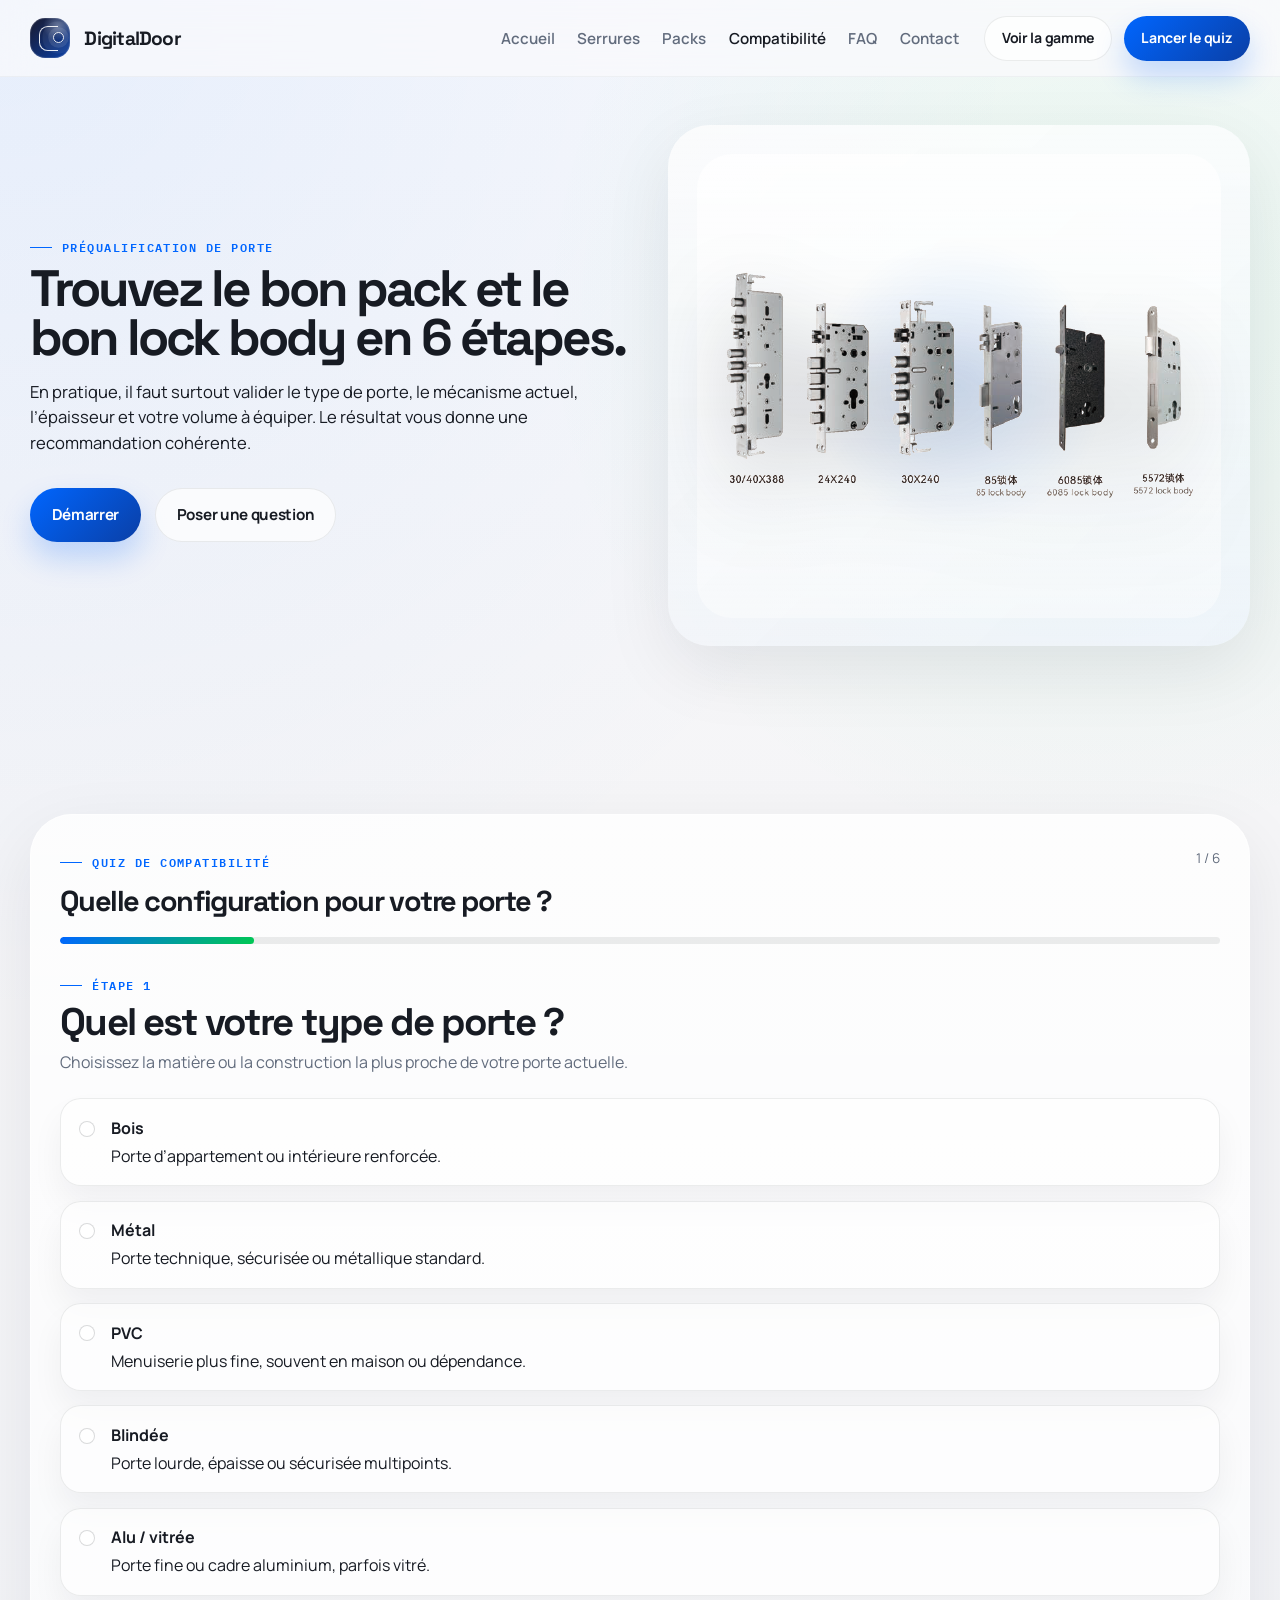
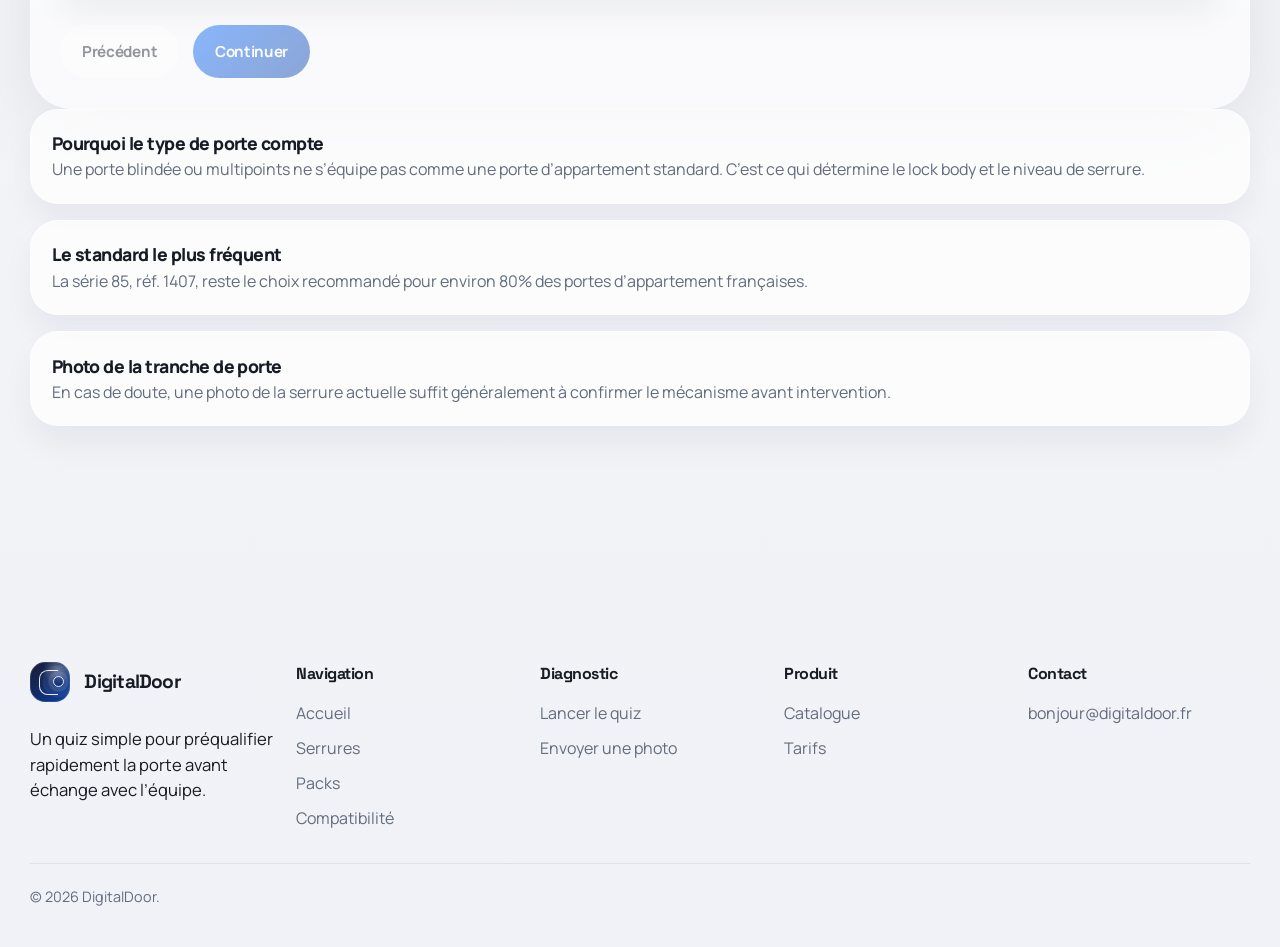
==== compatibilite.html @ a61199c5 "Initial DigitalDoor site" ====
<!DOCTYPE html>
<html lang="fr">
  <head>
    <meta charset="UTF-8" />
    <meta name="viewport" content="width=device-width, initial-scale=1.0" />
    <title>DigitalDoor | Quiz de compatibilité</title>
    <meta
      name="description"
      content="Vérifiez la compatibilité de votre porte et obtenez une recommandation DigitalDoor avec pack et lock body adaptés."
    />
    <link rel="preconnect" href="https://fonts.googleapis.com" />
    <link rel="preconnect" href="https://fonts.gstatic.com" crossorigin />
    <link
      href="https://fonts.googleapis.com/css2?family=IBM+Plex+Mono:wght@400;500;600&family=Manrope:wght@400;500;600;700;800&family=Space+Grotesk:wght@500;700&display=swap"
      rel="stylesheet"
    />
    <link rel="stylesheet" href="assets/styles/styles.css" />
    <script src="assets/scripts/app.js" defer></script>
  </head>
  <body>
    <div class="page-shell">
      <header class="site-header">
        <div class="container site-header__inner">
          <a class="logo" href="index.html" aria-label="DigitalDoor">
            <span class="logo__mark" aria-hidden="true"></span>
            <span>DigitalDoor</span>
          </a>
          <button class="nav-toggle" type="button" aria-expanded="false" aria-label="Ouvrir le menu" data-nav-toggle>
            <span class="nav-toggle__line"></span>
          </button>
          <nav class="site-nav" aria-label="Navigation principale" data-nav>
            <div class="site-nav__links">
              <a href="index.html">Accueil</a>
              <a href="serrures.html">Serrures</a>
              <a href="packs.html">Packs</a>
              <a href="compatibilite.html" aria-current="page">Compatibilité</a>
              <a href="index.html#faq">FAQ</a>
              <a href="index.html#contact">Contact</a>
            </div>
            <div class="site-nav__actions">
              <a class="button button--ghost button--small" href="serrures.html">Voir la gamme</a>
              <a class="button button--primary button--small" href="#quiz">Lancer le quiz</a>
            </div>
          </nav>
        </div>
      </header>

      <main>
        <section class="page-hero">
          <div class="container page-hero__grid">
            <div data-reveal>
              <span class="eyebrow">Préqualification de porte</span>
              <h1>Trouvez le bon pack et le bon lock body en 6 étapes.</h1>
              <p class="lede">
                En pratique, il faut surtout valider le type de porte, le mécanisme actuel,
                l’épaisseur et votre volume à équiper. Le résultat vous donne une recommandation cohérente.
              </p>
              <div class="cluster">
                <a class="button button--primary" href="#quiz">Démarrer</a>
                <a class="button button--ghost" href="mailto:bonjour@digitaldoor.fr">Poser une question</a>
              </div>
            </div>

            <div class="panel-stage" data-reveal>
              <div class="panel-stage__visual">
                <img src="assets/images/Optional lock body.png" alt="Lock bodies DigitalDoor" />
              </div>
            </div>
          </div>
        </section>

        <section class="section" id="quiz">
          <div class="container" data-compatibility-quiz>
            <div class="quiz-layout">
              <div class="quiz-shell" data-reveal>
                <div class="quiz-progress">
                  <div class="quiz-progress__row">
                    <div>
                      <span class="eyebrow">Quiz de compatibilité</span>
                      <h2 style="margin: 0.45rem 0 0; font-family: 'Space Grotesk', sans-serif; font-size: 1.8rem; letter-spacing: -0.05em;">
                        Quelle configuration pour votre porte ?
                      </h2>
                    </div>
                    <div class="meta-text"><span data-quiz-current>1</span> / <span data-quiz-total>6</span></div>
                  </div>
                  <div class="quiz-progress__bar">
                    <div class="quiz-progress__fill" data-quiz-fill style="width: 16.666%;"></div>
                  </div>
                </div>

                <div data-step data-field="doorType">
                  <div class="quiz-step is-active">
                    <span class="eyebrow">Étape 1</span>
                    <h2>Quel est votre type de porte ?</h2>
                    <p>Choisissez la matière ou la construction la plus proche de votre porte actuelle.</p>
                    <div class="quiz-options">
                      <label class="quiz-option">
                        <input type="radio" name="doorType" value="bois" />
                        <span class="quiz-option__body">
                          <span class="quiz-option__dot"></span>
                          <span><strong>Bois</strong><span>Porte d’appartement ou intérieure renforcée.</span></span>
                        </span>
                      </label>
                      <label class="quiz-option">
                        <input type="radio" name="doorType" value="metal" />
                        <span class="quiz-option__body">
                          <span class="quiz-option__dot"></span>
                          <span><strong>Métal</strong><span>Porte technique, sécurisée ou métallique standard.</span></span>
                        </span>
                      </label>
                      <label class="quiz-option">
                        <input type="radio" name="doorType" value="pvc" />
                        <span class="quiz-option__body">
                          <span class="quiz-option__dot"></span>
                          <span><strong>PVC</strong><span>Menuiserie plus fine, souvent en maison ou dépendance.</span></span>
                        </span>
                      </label>
                      <label class="quiz-option">
                        <input type="radio" name="doorType" value="blindee" />
                        <span class="quiz-option__body">
                          <span class="quiz-option__dot"></span>
                          <span><strong>Blindée</strong><span>Porte lourde, épaisse ou sécurisée multipoints.</span></span>
                        </span>
                      </label>
                      <label class="quiz-option">
                        <input type="radio" name="doorType" value="alu-vitree" />
                        <span class="quiz-option__body">
                          <span class="quiz-option__dot"></span>
                          <span><strong>Alu / vitrée</strong><span>Porte fine ou cadre aluminium, parfois vitré.</span></span>
                        </span>
                      </label>
                    </div>
                  </div>
                </div>

                <div data-step data-field="lockType">
                  <div class="quiz-step">
                    <span class="eyebrow">Étape 2</span>
                    <h2>Quel type de serrure avez-vous aujourd’hui ?</h2>
                    <p>C’est ce qui permet d’orienter le mécanisme interne sans partir à l’aveugle.</p>
                    <div class="quiz-options">
                      <label class="quiz-option">
                        <input type="radio" name="lockType" value="europeen" />
                        <span class="quiz-option__body">
                          <span class="quiz-option__dot"></span>
                          <span><strong>Cylindre européen</strong><span>Le cas le plus fréquent sur appartement standard.</span></span>
                        </span>
                      </label>
                      <label class="quiz-option">
                        <input type="radio" name="lockType" value="verrou" />
                        <span class="quiz-option__body">
                          <span class="quiz-option__dot"></span>
                          <span><strong>Verrou simple</strong><span>Configuration ancienne ou plus légère.</span></span>
                        </span>
                      </label>
                      <label class="quiz-option">
                        <input type="radio" name="lockType" value="multipoints" />
                        <span class="quiz-option__body">
                          <span class="quiz-option__dot"></span>
                          <span><strong>Multipoints 3 ou 5 points</strong><span>Cas fréquent sur porte blindée ou renforcée.</span></span>
                        </span>
                      </label>
                      <label class="quiz-option">
                        <input type="radio" name="lockType" value="unknown" />
                        <span class="quiz-option__body">
                          <span class="quiz-option__dot"></span>
                          <span><strong>Je ne sais pas</strong><span>Le technicien confirmera au diagnostic.</span></span>
                        </span>
                      </label>
                    </div>
                  </div>
                </div>

                <div data-step data-field="thickness">
                  <div class="quiz-step">
                    <span class="eyebrow">Étape 3</span>
                    <h2>Quelle est l’épaisseur de la porte ?</h2>
                    <p>Indiquez une mesure approximative. Elle sert à évaluer le kit et le lock body adaptés.</p>
                    <div class="range-block">
                      <input data-range-input type="range" min="35" max="120" step="1" value="45" />
                      <div class="range-display"><span data-range-value>45</span><span style="font-size: 1.2rem;">mm</span></div>
                    </div>
                  </div>
                </div>

                <div data-step data-field="wifi">
                  <div class="quiz-step">
                    <span class="eyebrow">Étape 4</span>
                    <h2>Y a-t-il du Wi-Fi à proximité ?</h2>
                    <p>Le Wi-Fi n’est pas toujours obligatoire, mais il change la qualité du pilotage à distance.</p>
                    <div class="quiz-options">
                      <label class="quiz-option">
                        <input type="radio" name="wifi" value="yes" />
                        <span class="quiz-option__body">
                          <span class="quiz-option__dot"></span>
                          <span><strong>Oui</strong><span>Réseau disponible à portée de la porte.</span></span>
                        </span>
                      </label>
                      <label class="quiz-option">
                        <input type="radio" name="wifi" value="no" />
                        <span class="quiz-option__body">
                          <span class="quiz-option__dot"></span>
                          <span><strong>Non</strong><span>Pas de Wi-Fi stable à proximité immédiate.</span></span>
                        </span>
                      </label>
                      <label class="quiz-option">
                        <input type="radio" name="wifi" value="unknown" />
                        <span class="quiz-option__body">
                          <span class="quiz-option__dot"></span>
                          <span><strong>Je ne sais pas</strong><span>À vérifier pendant le diagnostic ou sur site.</span></span>
                        </span>
                      </label>
                    </div>
                  </div>
                </div>

                <div data-step data-field="doors">
                  <div class="quiz-step">
                    <span class="eyebrow">Étape 5</span>
                    <h2>Combien de portes voulez-vous équiper ?</h2>
                    <p>Le volume change la logique de pack, de support et de déploiement.</p>
                    <div class="quiz-options">
                      <label class="quiz-option">
                        <input type="radio" name="doors" value="1" />
                        <span class="quiz-option__body">
                          <span class="quiz-option__dot"></span>
                          <span><strong>1 porte</strong><span>Un bien unique ou un premier test.</span></span>
                        </span>
                      </label>
                      <label class="quiz-option">
                        <input type="radio" name="doors" value="2-5" />
                        <span class="quiz-option__body">
                          <span class="quiz-option__dot"></span>
                          <span><strong>2 à 5 portes</strong><span>Petit parc ou premiers investissements.</span></span>
                        </span>
                      </label>
                      <label class="quiz-option">
                        <input type="radio" name="doors" value="6-10" />
                        <span class="quiz-option__body">
                          <span class="quiz-option__dot"></span>
                          <span><strong>6 à 10 portes</strong><span>Besoin plus structuré, logique investisseur.</span></span>
                        </span>
                      </label>
                      <label class="quiz-option">
                        <input type="radio" name="doors" value="11+" />
                        <span class="quiz-option__body">
                          <span class="quiz-option__dot"></span>
                          <span><strong>11+ portes</strong><span>Déploiement dédié, devis et planning spécifiques.</span></span>
                        </span>
                      </label>
                    </div>
                  </div>
                </div>

                <div data-step data-field="platforms">
                  <div class="quiz-step">
                    <span class="eyebrow">Étape 6</span>
                    <h2>Quelle plateforme utilisez-vous ?</h2>
                    <p>Plus l’exploitation est multicanale, plus il faut cadrer l’automatisation en amont.</p>
                    <div class="quiz-options">
                      <label class="quiz-option">
                        <input type="radio" name="platforms" value="airbnb" />
                        <span class="quiz-option__body">
                          <span class="quiz-option__dot"></span>
                          <span><strong>Airbnb</strong><span>Le cas le plus simple pour démarrer.</span></span>
                        </span>
                      </label>
                      <label class="quiz-option">
                        <input type="radio" name="platforms" value="booking" />
                        <span class="quiz-option__body">
                          <span class="quiz-option__dot"></span>
                          <span><strong>Booking</strong><span>Exploitation mono-canal hors Airbnb.</span></span>
                        </span>
                      </label>
                      <label class="quiz-option">
                        <input type="radio" name="platforms" value="abritel" />
                        <span class="quiz-option__body">
                          <span class="quiz-option__dot"></span>
                          <span><strong>Abritel / VRBO</strong><span>Location saisonnière avec flux distinct.</span></span>
                        </span>
                      </label>
                      <label class="quiz-option">
                        <input type="radio" name="platforms" value="plusieurs" />
                        <span class="quiz-option__body">
                          <span class="quiz-option__dot"></span>
                          <span><strong>Plusieurs plateformes</strong><span>Airbnb + Booking + PMS ou équivalent.</span></span>
                        </span>
                      </label>
                      <label class="quiz-option">
                        <input type="radio" name="platforms" value="autre" />
                        <span class="quiz-option__body">
                          <span class="quiz-option__dot"></span>
                          <span><strong>Autre</strong><span>Besoin à préciser avec l’équipe DigitalDoor.</span></span>
                        </span>
                      </label>
                    </div>
                  </div>
                </div>

                <div class="quiz-actions">
                  <button class="button button--ghost" type="button" data-quiz-prev>Précédent</button>
                  <button class="button button--primary" type="button" data-quiz-next>Continuer</button>
                </div>
              </div>

              <aside class="quiz-aside">
                <div class="product-panel" data-reveal>
                  <strong data-quiz-hint-title>Pourquoi le type de porte compte</strong>
                  <span data-quiz-hint-text>
                    Une porte blindée ou multipoints ne s’équipe pas comme une porte d’appartement standard.
                  </span>
                </div>
                <div class="product-panel" data-reveal>
                  <strong>Le standard le plus fréquent</strong>
                  <span>La série 85, réf. 1407, reste le choix recommandé pour environ 80% des portes d’appartement françaises.</span>
                </div>
                <div class="product-panel" data-reveal>
                  <strong>Photo de la tranche de porte</strong>
                  <span>En cas de doute, une photo de la serrure actuelle suffit généralement à confirmer le mécanisme avant intervention.</span>
                </div>
              </aside>
            </div>

            <div class="section section--tight" style="padding-bottom: 0;">
              <div class="result-card" hidden data-quiz-result>
                <div class="result-card__header">
                  <div>
                    <span class="eyebrow">Recommandation DigitalDoor</span>
                    <h2 style="margin: 0.5rem 0 0; font-family: 'Space Grotesk', sans-serif; font-size: 2.5rem; letter-spacing: -0.06em;">
                      <span data-result-pack>Pack Business</span>
                    </h2>
                    <p class="lede" data-result-summary style="margin-top: 1rem;"></p>
                  </div>
                  <div class="result-card__price" data-result-price>449 €</div>
                </div>

                <div class="result-card__visual">
                  <img src="assets/images/104-camera.png" alt="" data-result-image />
                </div>

                <div class="pricing-note">
                  <div class="mini-panel">
                    <strong>Produit recommandé</strong>
                    <span data-result-product>DigitalDoor PRO Camera</span>
                  </div>
                  <div class="mini-panel">
                    <strong>Lock body conseillé</strong>
                    <span data-result-lock-body>Série 85 · réf. 1407</span>
                  </div>
                  <div class="mini-panel">
                    <strong>Ce qui est inclus</strong>
                    <span data-result-tech>Installation technicien + automatisation.</span>
                  </div>
                </div>

                <ul class="feature-list" data-result-reasons style="margin-top: 1.5rem;"></ul>

                <div class="cluster">
                  <a class="button button--primary" href="mailto:bonjour@digitaldoor.fr?subject=Diagnostic%20DigitalDoor">Réserver mon diagnostic</a>
                  <a class="button button--dark-ghost" href="packs.html">Voir le détail des packs</a>
                </div>
              </div>
            </div>
          </div>
        </section>
      </main>

      <footer class="footer">
        <div class="container">
          <div class="footer-grid">
            <div>
              <a class="logo" href="index.html">
                <span class="logo__mark" aria-hidden="true"></span>
                <span>DigitalDoor</span>
              </a>
              <p class="lede">
                Un quiz simple pour préqualifier rapidement la porte avant échange avec l’équipe.
              </p>
            </div>
            <div>
              <h4>Navigation</h4>
              <ul>
                <li><a href="index.html">Accueil</a></li>
                <li><a href="serrures.html">Serrures</a></li>
                <li><a href="packs.html">Packs</a></li>
                <li><a href="compatibilite.html">Compatibilité</a></li>
              </ul>
            </div>
            <div>
              <h4>Diagnostic</h4>
              <ul>
                <li><a href="#quiz">Lancer le quiz</a></li>
                <li><a href="mailto:bonjour@digitaldoor.fr">Envoyer une photo</a></li>
              </ul>
            </div>
            <div>
              <h4>Produit</h4>
              <ul>
                <li><a href="serrures.html">Catalogue</a></li>
                <li><a href="packs.html">Tarifs</a></li>
              </ul>
            </div>
            <div>
              <h4>Contact</h4>
              <ul>
                <li><a href="mailto:bonjour@digitaldoor.fr">bonjour@digitaldoor.fr</a></li>
              </ul>
            </div>
          </div>
          <div class="footer-meta">© <span id="year"></span> DigitalDoor.</div>
        </div>
      </footer>
    </div>
  </body>
</html>
---- assets/styles/styles.css ----
:root {
  --bg: #f5f5f7;
  --bg-soft: #ffffff;
  --bg-panel: rgba(255, 255, 255, 0.78);
  --bg-dark: #111322;
  --bg-dark-soft: #1a1a2e;
  --text: #171b23;
  --text-soft: #626c7d;
  --line: rgba(23, 27, 35, 0.08);
  --line-strong: rgba(23, 27, 35, 0.16);
  --primary: #0066ff;
  --primary-dark: #0a3fa6;
  --success: #00c853;
  --danger: #ff7759;
  --shadow: 0 24px 70px rgba(17, 19, 34, 0.08);
  --shadow-soft: 0 18px 32px rgba(17, 19, 34, 0.05);
  --radius-sm: 18px;
  --radius-md: 28px;
  --radius-lg: 42px;
  --max: 1220px;
}

*,
*::before,
*::after {
  box-sizing: border-box;
}

html {
  scroll-behavior: smooth;
}

body {
  margin: 0;
  color: var(--text);
  font-family: "Manrope", sans-serif;
  background:
    radial-gradient(circle at top left, rgba(0, 102, 255, 0.08), transparent 36%),
    radial-gradient(circle at 85% 12%, rgba(0, 200, 83, 0.08), transparent 22%),
    linear-gradient(180deg, #fafafc 0%, var(--bg) 32%, #f0f2f7 100%);
  line-height: 1.55;
}

body.menu-open {
  overflow: hidden;
}

img {
  display: block;
  max-width: 100%;
}

a {
  color: inherit;
  text-decoration: none;
}

button,
input,
select {
  font: inherit;
}

button {
  cursor: pointer;
}

.page-shell {
  min-height: 100vh;
}

.container {
  width: min(calc(100% - 2rem), var(--max));
  margin: 0 auto;
}

.section {
  padding: 6rem 0;
}

.section--tight {
  padding: 4.5rem 0;
}

.section--dark {
  color: #eef2ff;
  background:
    radial-gradient(circle at 20% 20%, rgba(0, 102, 255, 0.16), transparent 26%),
    linear-gradient(135deg, #111322 0%, #191d2d 38%, #0f1322 100%);
}

.section--light {
  background: rgba(255, 255, 255, 0.66);
}

.section-heading {
  max-width: 760px;
  margin-bottom: 2rem;
}

.section-heading h2,
.section-heading h1 {
  margin: 0.35rem 0 0;
  font-family: "Space Grotesk", sans-serif;
  font-size: clamp(2rem, 3vw, 4.25rem);
  line-height: 0.98;
  letter-spacing: -0.05em;
}

.section-heading p {
  max-width: 56ch;
  margin: 1rem 0 0;
  color: var(--text-soft);
  font-size: 1.05rem;
}

.section--dark .section-heading p,
.section--dark .lede,
.section--dark .step p,
.section--dark .flow-note,
.section--dark .footer-meta {
  color: rgba(238, 242, 255, 0.72);
}

.eyebrow {
  display: inline-flex;
  align-items: center;
  gap: 0.65rem;
  color: var(--primary);
  font-family: "IBM Plex Mono", monospace;
  font-size: 0.76rem;
  font-weight: 600;
  letter-spacing: 0.12em;
  text-transform: uppercase;
}

.eyebrow::before {
  width: 1.35rem;
  height: 1px;
  background: currentColor;
  content: "";
}

.site-header {
  position: sticky;
  top: 0;
  z-index: 40;
  padding: 1rem 0;
}

.site-header::before {
  position: absolute;
  inset: 0;
  background: rgba(250, 250, 252, 0.72);
  border-bottom: 1px solid rgba(23, 27, 35, 0.04);
  backdrop-filter: blur(18px);
  -webkit-backdrop-filter: blur(18px);
  content: "";
}

.site-header__inner {
  position: relative;
  display: flex;
  align-items: center;
  justify-content: space-between;
  gap: 1.5rem;
}

.logo {
  display: inline-flex;
  align-items: center;
  gap: 0.9rem;
  font-family: "Space Grotesk", sans-serif;
  font-weight: 700;
  font-size: 1.2rem;
  letter-spacing: -0.04em;
}

.logo__mark {
  position: relative;
  width: 2.5rem;
  height: 2.5rem;
  border-radius: 0.95rem;
  background:
    radial-gradient(circle at 70% 20%, rgba(255, 255, 255, 0.32), transparent 35%),
    linear-gradient(135deg, var(--bg-dark-soft) 0%, var(--primary-dark) 100%);
  box-shadow: inset 0 0 0 1px rgba(255, 255, 255, 0.12);
}

.logo__mark::before,
.logo__mark::after {
  position: absolute;
  content: "";
}

.logo__mark::before {
  inset: 0.45rem 0.72rem 0.45rem 0.55rem;
  border: 1.8px solid rgba(255, 255, 255, 0.9);
  border-right-width: 0;
  border-radius: 0.55rem 0 0 0.55rem;
}

.logo__mark::after {
  inset: 0.85rem 0.35rem auto auto;
  width: 0.7rem;
  height: 0.7rem;
  border-radius: 999px;
  border: 1.8px solid rgba(255, 255, 255, 0.9);
  box-shadow:
    0 0 0 0.3rem rgba(255, 255, 255, 0.1),
    0 0 0 0.65rem rgba(255, 255, 255, 0.06);
}

.site-nav {
  display: flex;
  align-items: center;
  gap: 1.6rem;
}

.site-nav__links {
  display: flex;
  align-items: center;
  gap: 1.4rem;
}

.site-nav__links a {
  color: var(--text-soft);
  font-size: 0.95rem;
  font-weight: 600;
  transition: color 180ms ease, transform 180ms ease;
}

.site-nav__links a:hover,
.site-nav__links a[aria-current="page"] {
  color: var(--text);
}

.site-nav__actions {
  display: flex;
  align-items: center;
  gap: 0.75rem;
}

.nav-toggle {
  display: none;
  width: 3rem;
  height: 3rem;
  padding: 0;
  border: 0;
  border-radius: 999px;
  background: rgba(255, 255, 255, 0.8);
  box-shadow: var(--shadow-soft);
}

.nav-toggle__line,
.nav-toggle__line::before,
.nav-toggle__line::after {
  display: block;
  width: 1.1rem;
  height: 2px;
  border-radius: 999px;
  margin: 0 auto;
  background: var(--text);
  transition: transform 180ms ease, opacity 180ms ease;
  content: "";
}

.nav-toggle__line::before {
  transform: translateY(-0.35rem);
}

.nav-toggle__line::after {
  transform: translateY(0.23rem);
}

body.menu-open .nav-toggle__line {
  transform: rotate(45deg);
}

body.menu-open .nav-toggle__line::before {
  transform: translateY(0) rotate(90deg);
}

body.menu-open .nav-toggle__line::after {
  opacity: 0;
}

.button {
  display: inline-flex;
  align-items: center;
  justify-content: center;
  gap: 0.7rem;
  min-height: 3.35rem;
  padding: 0 1.35rem;
  border: 0;
  border-radius: 999px;
  font-size: 0.95rem;
  font-weight: 700;
  letter-spacing: -0.02em;
  transition:
    transform 180ms ease,
    box-shadow 180ms ease,
    background 180ms ease,
    color 180ms ease;
}

.button:hover {
  transform: translateY(-1px);
}

.button:disabled {
  opacity: 0.45;
  cursor: not-allowed;
  transform: none;
  box-shadow: none;
}

.button--primary {
  color: #fff;
  background: linear-gradient(135deg, var(--primary) 0%, var(--primary-dark) 100%);
  box-shadow: 0 16px 30px rgba(0, 102, 255, 0.22);
}

.button--ghost {
  color: var(--text);
  background: rgba(255, 255, 255, 0.72);
  box-shadow: inset 0 0 0 1px rgba(23, 27, 35, 0.08);
}

.button--dark-ghost {
  color: #eef2ff;
  background: rgba(255, 255, 255, 0.08);
  box-shadow: inset 0 0 0 1px rgba(255, 255, 255, 0.12);
}

.button--small {
  min-height: 2.8rem;
  padding-inline: 1.1rem;
  font-size: 0.88rem;
}

.hero {
  position: relative;
  padding: 3rem 0 6.5rem;
}

.hero::after {
  position: absolute;
  inset: 5.5rem 0 auto;
  height: min(42vw, 36rem);
  background:
    radial-gradient(circle at 76% 30%, rgba(0, 102, 255, 0.14), transparent 32%),
    radial-gradient(circle at 28% 55%, rgba(0, 200, 83, 0.08), transparent 25%);
  pointer-events: none;
  content: "";
}

.hero-grid {
  position: relative;
  display: grid;
  grid-template-columns: minmax(0, 1.02fr) minmax(0, 0.98fr);
  align-items: center;
  gap: 3.6rem;
}

.hero h1 {
  margin: 0.9rem 0 1.2rem;
  font-family: "Space Grotesk", sans-serif;
  font-size: clamp(3rem, 7vw, 6.4rem);
  line-height: 0.92;
  letter-spacing: -0.07em;
  max-width: 10.5ch;
}

.hero p {
  max-width: 55ch;
  margin: 0;
  font-size: 1.12rem;
  color: var(--text-soft);
}

.hero-actions,
.cluster {
  display: flex;
  flex-wrap: wrap;
  gap: 0.9rem;
  margin-top: 2rem;
}

.hero-notes {
  display: flex;
  flex-wrap: wrap;
  gap: 1.6rem;
  margin-top: 2rem;
  color: var(--text-soft);
  font-size: 0.9rem;
}

.hero-stage {
  position: relative;
  min-height: 43rem;
  padding: 2rem;
  border-radius: var(--radius-lg);
  background:
    linear-gradient(180deg, rgba(255, 255, 255, 0.72) 0%, rgba(255, 255, 255, 0.22) 100%),
    linear-gradient(135deg, rgba(17, 19, 34, 0.04), rgba(0, 102, 255, 0.08));
  box-shadow:
    inset 0 0 0 1px rgba(255, 255, 255, 0.35),
    var(--shadow);
  overflow: hidden;
}

.hero-stage::before,
.hero-stage::after {
  position: absolute;
  border-radius: 999px;
  filter: blur(10px);
  content: "";
}

.hero-stage::before {
  width: 22rem;
  height: 22rem;
  top: -7rem;
  right: -5rem;
  background: rgba(0, 102, 255, 0.16);
}

.hero-stage::after {
  width: 14rem;
  height: 14rem;
  bottom: 3rem;
  left: -3rem;
  background: rgba(0, 200, 83, 0.12);
}

.hero-stage__grid {
  position: relative;
  height: 100%;
  border-radius: calc(var(--radius-lg) - 0.5rem);
  background:
    linear-gradient(180deg, rgba(17, 19, 34, 0.06) 0%, rgba(17, 19, 34, 0.02) 100%),
    linear-gradient(90deg, rgba(17, 19, 34, 0.05) 1px, transparent 1px),
    linear-gradient(rgba(17, 19, 34, 0.05) 1px, transparent 1px);
  background-size: auto, 2.5rem 2.5rem, 2.5rem 2.5rem;
}

.device-stack {
  position: absolute;
  inset: 0;
}

.hero-device {
  position: absolute;
  filter: drop-shadow(0 30px 45px rgba(17, 19, 34, 0.22));
  transform-origin: center center;
}

.hero-device--main {
  width: min(34vw, 25rem);
  right: 2rem;
  top: 3rem;
  transform: rotate(-2deg);
}

.hero-device--secondary {
  width: min(24vw, 17rem);
  left: 1.5rem;
  bottom: 1.6rem;
  transform: rotate(5deg);
  opacity: 0.94;
}

.hero-chip,
.floating-card,
.mini-panel {
  position: absolute;
  backdrop-filter: blur(18px);
  -webkit-backdrop-filter: blur(18px);
  box-shadow: var(--shadow-soft);
}

.hero-chip {
  padding: 0.95rem 1rem;
  border-radius: 1.25rem;
  background: rgba(255, 255, 255, 0.82);
  box-shadow:
    inset 0 0 0 1px rgba(255, 255, 255, 0.35),
    var(--shadow-soft);
}

.hero-chip strong,
.floating-card strong,
.mini-panel strong {
  display: block;
  font-weight: 800;
  letter-spacing: -0.03em;
}

.hero-chip span,
.floating-card span,
.mini-panel span,
.lock-meta,
.meta-text {
  color: var(--text-soft);
  font-size: 0.84rem;
}

.hero-chip--arrival {
  left: 1.25rem;
  top: 1.25rem;
}

.hero-chip--owner {
  right: 1.25rem;
  bottom: 1.25rem;
}

.hero-chip--stat {
  left: 2.25rem;
  bottom: 7rem;
}

.hero-orbit {
  position: absolute;
  width: 7rem;
  height: 7rem;
  border-radius: 999px;
  border: 1px solid rgba(23, 27, 35, 0.08);
  right: 1.5rem;
  top: 1.5rem;
}

.hero-orbit::before,
.hero-orbit::after {
  position: absolute;
  border-radius: 999px;
  content: "";
}

.hero-orbit::before {
  inset: 1.05rem;
  border: 1px solid rgba(0, 102, 255, 0.16);
}

.hero-orbit::after {
  width: 0.85rem;
  height: 0.85rem;
  right: 0.55rem;
  top: 1.15rem;
  background: var(--success);
  box-shadow: 0 0 0 0.4rem rgba(0, 200, 83, 0.12);
}

.data-strip,
.stat-grid,
.trust-grid,
.lock-grid,
.pricing-grid,
.testimonial-grid,
.quote-grid,
.flow-grid,
.detail-grid,
.faq-grid,
.installation-grid,
.subscription-grid,
.blog-grid,
.footer-grid,
.product-grid,
.compare-grid {
  display: grid;
  gap: 1.4rem;
}

.data-strip {
  grid-template-columns: repeat(4, minmax(0, 1fr));
}

.data-strip__item,
.trust-item,
.quote-card,
.faq-item,
.installation-panel,
.subscription-panel,
.blog-card,
.detail-panel,
.mini-panel,
.product-panel,
.comparison-strip,
.lock-body-panel,
.pricing-note {
  border-radius: var(--radius-md);
  background: var(--bg-panel);
  box-shadow:
    inset 0 0 0 1px rgba(255, 255, 255, 0.35),
    var(--shadow-soft);
}

.data-strip__item,
.trust-item,
.detail-panel,
.installation-panel,
.subscription-panel,
.blog-card,
.product-panel,
.lock-body-panel,
.pricing-note {
  padding: 1.35rem;
}

.data-strip__item strong,
.trust-item strong,
.quote-card strong,
.installation-panel strong,
.subscription-panel strong,
.blog-card strong,
.product-panel strong {
  display: block;
  font-size: 1.1rem;
  font-weight: 800;
  letter-spacing: -0.03em;
}

.data-strip__item span,
.trust-item span,
.quote-card span,
.installation-panel span,
.subscription-panel span,
.blog-card span,
.detail-panel span,
.product-panel span {
  color: var(--text-soft);
}

.problem-grid,
.detail-grid,
.installation-grid,
.quiz-layout,
.product-grid {
  grid-template-columns: repeat(2, minmax(0, 1fr));
  align-items: start;
}

.problem-statement {
  font-family: "Space Grotesk", sans-serif;
  font-size: clamp(2.1rem, 4vw, 4rem);
  line-height: 0.98;
  letter-spacing: -0.05em;
  margin: 0;
}

.pain-list {
  display: grid;
  gap: 1rem;
  margin-top: 2rem;
}

.pain-list__item,
.flow-step {
  padding: 1.2rem 1.25rem;
  border-radius: 1.6rem;
  background: rgba(255, 255, 255, 0.68);
  box-shadow:
    inset 0 0 0 1px rgba(255, 255, 255, 0.34),
    var(--shadow-soft);
}

.pain-list__item strong,
.flow-step strong {
  display: block;
  margin-bottom: 0.35rem;
  font-size: 0.98rem;
}

.quote-stat {
  padding: 1.8rem;
  border-radius: var(--radius-md);
  background:
    linear-gradient(135deg, rgba(17, 19, 34, 0.04), rgba(0, 102, 255, 0.08)),
    rgba(255, 255, 255, 0.72);
  box-shadow: var(--shadow);
}

.quote-stat__number {
  display: block;
  font-family: "Space Grotesk", sans-serif;
  font-size: clamp(3.5rem, 5vw, 5.6rem);
  line-height: 0.92;
  letter-spacing: -0.07em;
}

.lede {
  max-width: 64ch;
  font-size: 1.04rem;
}

.steps {
  display: grid;
  grid-template-columns: repeat(3, minmax(0, 1fr));
  gap: 1.4rem;
}

.step {
  position: relative;
  padding: 2rem;
  border-radius: var(--radius-md);
  background: rgba(255, 255, 255, 0.06);
  box-shadow: inset 0 0 0 1px rgba(255, 255, 255, 0.08);
}

.step__number {
  color: rgba(255, 255, 255, 0.32);
  font-family: "IBM Plex Mono", monospace;
  font-size: 3rem;
  line-height: 1;
}

.step h3 {
  margin: 1rem 0 0.55rem;
  font-family: "Space Grotesk", sans-serif;
  font-size: 1.6rem;
  letter-spacing: -0.04em;
}

.step p {
  margin: 0;
}

.lock-grid {
  grid-template-columns: repeat(3, minmax(0, 1fr));
  align-items: stretch;
}

.showcase-grid {
  display: grid;
  grid-template-columns: minmax(0, 1.22fr) minmax(0, 0.78fr);
  gap: 1.4rem;
  align-items: stretch;
}

.showcase-lock {
  position: relative;
  overflow: hidden;
  border-radius: var(--radius-lg);
  background:
    linear-gradient(180deg, rgba(255, 255, 255, 0.84) 0%, rgba(255, 255, 255, 0.64) 100%);
  box-shadow:
    inset 0 0 0 1px rgba(255, 255, 255, 0.4),
    var(--shadow);
}

.showcase-lock--featured {
  display: flex;
  flex-direction: column;
  padding: 1.75rem;
  color: #eef2ff;
  background:
    radial-gradient(circle at 80% 16%, rgba(0, 102, 255, 0.24), transparent 24%),
    radial-gradient(circle at 18% 86%, rgba(255, 255, 255, 0.08), transparent 26%),
    linear-gradient(135deg, #101323 0%, #171b32 45%, #10265d 100%);
  box-shadow: 0 34px 60px rgba(17, 19, 34, 0.2);
}

.showcase-lock--featured .pill {
  color: #fff;
  background: rgba(255, 255, 255, 0.12);
}

.showcase-lock--support {
  display: grid;
  grid-template-columns: minmax(0, 1fr) 12.5rem;
  gap: 1rem;
  align-items: center;
  padding: 1.5rem;
}

.showcase-lock--support-dark {
  color: #eef2ff;
  background:
    radial-gradient(circle at top right, rgba(255, 255, 255, 0.12), transparent 24%),
    linear-gradient(135deg, #171b2f 0%, #101323 100%);
}

.showcase-lock--support-dark .meta-text,
.showcase-lock--support-dark .price-line span,
.showcase-lock--support-dark .feature-list li {
  color: rgba(238, 242, 255, 0.78);
}

.showcase-lock--support-dark .pill {
  color: #eef2ff;
  background: rgba(255, 255, 255, 0.12);
}

.showcase-lock__top {
  display: flex;
  justify-content: space-between;
  align-items: center;
  gap: 1rem;
}

.showcase-lock__meta {
  color: rgba(238, 242, 255, 0.72);
  font-family: "IBM Plex Mono", monospace;
  font-size: 0.78rem;
  letter-spacing: 0.03em;
}

.showcase-lock__content {
  display: grid;
  grid-template-columns: minmax(0, 0.85fr) minmax(0, 1.15fr);
  gap: 1rem;
  align-items: center;
  margin-top: 1rem;
}

.showcase-lock__copy {
  position: relative;
  z-index: 1;
}

.showcase-lock__copy h3 {
  margin: 0.8rem 0 0.5rem;
  font-family: "Space Grotesk", sans-serif;
  font-size: clamp(1.95rem, 3vw, 2.9rem);
  line-height: 0.96;
  letter-spacing: -0.05em;
}

.showcase-lock__media {
  position: relative;
  display: grid;
  place-items: center;
  overflow: hidden;
  border-radius: 2rem;
  background:
    radial-gradient(circle at center, rgba(0, 102, 255, 0.14), transparent 48%),
    linear-gradient(180deg, rgba(255, 255, 255, 0.76), rgba(255, 255, 255, 0.32));
}

.showcase-lock__media--featured {
  min-height: 30rem;
  background:
    radial-gradient(circle at center, rgba(255, 255, 255, 0.18), transparent 40%),
    linear-gradient(180deg, rgba(255, 255, 255, 0.06), rgba(255, 255, 255, 0.02));
}

.showcase-lock__media--support {
  min-height: 15.5rem;
}

.showcase-lock__media img {
  width: auto;
  max-width: 100%;
  filter: drop-shadow(0 28px 42px rgba(17, 19, 34, 0.24));
}

.showcase-lock__media--featured img {
  max-height: 26rem;
  transform: translate(1rem, 1.4rem) scale(1.22);
}

.showcase-lock--support .showcase-lock__media img {
  max-height: 14.25rem;
  transform: scale(1.05);
}

.showcase-lock--featured .meta-text,
.showcase-lock--featured .feature-list li {
  color: rgba(238, 242, 255, 0.8);
}

.showcase-lock__facts {
  display: grid;
  grid-template-columns: repeat(3, minmax(0, 1fr));
  gap: 0.8rem;
  margin-top: 1.2rem;
}

.showcase-fact {
  padding: 1rem 1.05rem;
  border-radius: 1.35rem;
  background: rgba(255, 255, 255, 0.08);
  box-shadow: inset 0 0 0 1px rgba(255, 255, 255, 0.08);
}

.showcase-fact strong {
  display: block;
  margin-bottom: 0.2rem;
  color: #fff;
  font-size: 0.98rem;
  font-weight: 800;
  letter-spacing: -0.03em;
}

.showcase-fact span {
  color: rgba(238, 242, 255, 0.72);
  font-size: 0.82rem;
}

.lock-card,
.pricing-card,
.quote-card,
.faq-item,
.result-card {
  position: relative;
  overflow: hidden;
}

.lock-card {
  display: flex;
  flex-direction: column;
  min-height: 100%;
  padding: 1.75rem;
  border-radius: var(--radius-md);
  background: rgba(255, 255, 255, 0.72);
  box-shadow:
    inset 0 0 0 1px rgba(255, 255, 255, 0.4),
    var(--shadow-soft);
}

.lock-card--featured {
  background:
    radial-gradient(circle at top right, rgba(0, 102, 255, 0.22), transparent 30%),
    linear-gradient(135deg, #111322 0%, #1b2140 65%, #10245d 100%);
  color: #eef2ff;
  box-shadow: 0 30px 55px rgba(17, 19, 34, 0.18);
}

.lock-card--featured .meta-text,
.lock-card--featured .lock-meta,
.lock-card--featured p,
.lock-card--featured li {
  color: rgba(238, 242, 255, 0.8);
}

.pill {
  display: inline-flex;
  align-items: center;
  min-height: 1.9rem;
  padding: 0 0.85rem;
  border-radius: 999px;
  color: var(--primary-dark);
  background: rgba(0, 102, 255, 0.1);
  font-family: "IBM Plex Mono", monospace;
  font-size: 0.74rem;
  font-weight: 600;
  letter-spacing: 0.04em;
  text-transform: uppercase;
}

.lock-card--featured .pill {
  color: #fff;
  background: rgba(255, 255, 255, 0.12);
}

.lock-image {
  position: relative;
  display: grid;
  place-items: center;
  min-height: 20rem;
  margin: 1rem 0 1.6rem;
  border-radius: 2rem;
  background:
    radial-gradient(circle at center, rgba(0, 102, 255, 0.12), transparent 52%),
    linear-gradient(180deg, rgba(255, 255, 255, 0.7) 0%, rgba(255, 255, 255, 0.3) 100%);
}

.lock-card--featured .lock-image {
  background:
    radial-gradient(circle at center, rgba(255, 255, 255, 0.18), transparent 52%),
    rgba(255, 255, 255, 0.03);
}

.lock-image img {
  max-height: 19rem;
  width: auto;
  filter: drop-shadow(0 24px 36px rgba(17, 19, 34, 0.18));
}

.lock-card h3,
.pricing-card h3,
.product-panel h3 {
  margin: 0.75rem 0 0.5rem;
  font-family: "Space Grotesk", sans-serif;
  font-size: 1.75rem;
  letter-spacing: -0.04em;
}

.price-line {
  display: flex;
  align-items: baseline;
  gap: 0.5rem;
  margin: 1rem 0;
}

.price-line strong {
  font-family: "Space Grotesk", sans-serif;
  font-size: 2.4rem;
  line-height: 0.92;
  letter-spacing: -0.06em;
}

.price-line span {
  color: inherit;
  opacity: 0.76;
}

.feature-list,
.inline-list,
.comparison-list,
.pack-list {
  display: grid;
  gap: 0.8rem;
  padding: 0;
  margin: 1.35rem 0 0;
  list-style: none;
}

.feature-list li,
.inline-list li,
.comparison-list li,
.pack-list li {
  position: relative;
  padding-left: 1.4rem;
}

.feature-list li::before,
.inline-list li::before,
.comparison-list li::before,
.pack-list li::before {
  position: absolute;
  left: 0;
  top: 0.42rem;
  width: 0.52rem;
  height: 0.52rem;
  border-radius: 999px;
  background: var(--success);
  box-shadow: 0 0 0 0.26rem rgba(0, 200, 83, 0.12);
  content: "";
}

.comparison-list li::before {
  background: var(--primary);
  box-shadow: 0 0 0 0.26rem rgba(0, 102, 255, 0.12);
}

.lock-footer,
.pricing-footer {
  display: flex;
  flex-wrap: wrap;
  align-items: center;
  justify-content: space-between;
  gap: 0.9rem;
  margin-top: auto;
  padding-top: 1.5rem;
}

.pricing-grid {
  grid-template-columns: repeat(3, minmax(0, 1fr));
  align-items: stretch;
}

.pricing-card {
  display: flex;
  flex-direction: column;
  padding: 1.8rem;
  border-radius: var(--radius-md);
  background: rgba(255, 255, 255, 0.72);
  box-shadow:
    inset 0 0 0 1px rgba(255, 255, 255, 0.38),
    var(--shadow-soft);
}

.pricing-card--featured {
  background:
    radial-gradient(circle at top right, rgba(0, 102, 255, 0.18), transparent 34%),
    linear-gradient(135deg, rgba(17, 19, 34, 0.96), rgba(19, 32, 70, 0.94));
  color: #eef2ff;
}

.pricing-card__badge {
  position: absolute;
  top: 1.4rem;
  right: 1.4rem;
}

.flow-grid {
  grid-template-columns: repeat(5, minmax(0, 1fr));
  align-items: start;
}

.flow-step {
  min-height: 100%;
}

.flow-step small {
  display: inline-flex;
  align-items: center;
  min-height: 1.8rem;
  padding: 0 0.75rem;
  border-radius: 999px;
  margin-bottom: 0.7rem;
  background: rgba(0, 102, 255, 0.1);
  color: var(--primary-dark);
  font-family: "IBM Plex Mono", monospace;
  font-size: 0.72rem;
  font-weight: 600;
  letter-spacing: 0.08em;
  text-transform: uppercase;
}

.flow-note {
  margin-top: 1.5rem;
  max-width: 56ch;
}

.trust-grid {
  grid-template-columns: repeat(4, minmax(0, 1fr));
}

.trust-item {
  min-height: 100%;
}

.testimonial-grid,
.blog-grid,
.compare-grid {
  grid-template-columns: repeat(3, minmax(0, 1fr));
}

.subscription-grid {
  grid-template-columns: repeat(3, minmax(0, 1fr));
}

.quote-card {
  padding: 1.6rem;
  border-radius: var(--radius-md);
  background:
    linear-gradient(180deg, rgba(255, 255, 255, 0.82) 0%, rgba(255, 255, 255, 0.58) 100%);
  box-shadow:
    inset 0 0 0 1px rgba(255, 255, 255, 0.36),
    var(--shadow-soft);
}

.quote-card p {
  margin: 0 0 1.4rem;
  font-size: 1.05rem;
  line-height: 1.65;
}

.quote-card footer {
  display: flex;
  flex-direction: column;
  gap: 0.25rem;
}

.faq-grid {
  grid-template-columns: repeat(2, minmax(0, 1fr));
}

.faq-item {
  border-radius: var(--radius-md);
  background: rgba(255, 255, 255, 0.68);
  box-shadow:
    inset 0 0 0 1px rgba(255, 255, 255, 0.32),
    var(--shadow-soft);
}

.faq-item.is-open {
  background: rgba(255, 255, 255, 0.82);
}

.faq-button {
  display: flex;
  align-items: center;
  justify-content: space-between;
  width: 100%;
  padding: 1.4rem 1.45rem;
  border: 0;
  background: transparent;
  color: var(--text);
  text-align: left;
  font-weight: 800;
  letter-spacing: -0.02em;
}

.faq-button span:last-child {
  font-size: 1.3rem;
}

.faq-panel {
  max-height: 0;
  overflow: hidden;
  transition: max-height 220ms ease;
}

.faq-panel__inner {
  padding: 0 1.45rem 1.4rem;
  color: var(--text-soft);
}

.cta-panel {
  display: grid;
  grid-template-columns: minmax(0, 0.95fr) minmax(0, 1.05fr);
  gap: 2rem;
  padding: 2.4rem;
  border-radius: var(--radius-lg);
  background:
    radial-gradient(circle at top right, rgba(0, 102, 255, 0.22), transparent 30%),
    linear-gradient(135deg, #111322 0%, #191d2d 38%, #10245d 100%);
  color: #eef2ff;
  box-shadow: 0 34px 60px rgba(17, 19, 34, 0.16);
}

.contact-shell {
  display: grid;
  grid-template-columns: minmax(0, 0.92fr) minmax(0, 1.08fr);
  gap: 2rem;
  padding: 2.2rem;
  border-radius: var(--radius-lg);
  color: #eef2ff;
  background:
    radial-gradient(circle at top right, rgba(0, 102, 255, 0.22), transparent 30%),
    linear-gradient(135deg, #111322 0%, #191d2d 38%, #10245d 100%);
  box-shadow: 0 34px 60px rgba(17, 19, 34, 0.16);
}

.contact-shell__intro .lede {
  color: rgba(238, 242, 255, 0.78);
}

.contact-points {
  display: grid;
  gap: 0.9rem;
  margin-top: 1.6rem;
}

.contact-point {
  padding: 1rem 1.05rem;
  border-radius: 1.35rem;
  background: rgba(255, 255, 255, 0.08);
  box-shadow: inset 0 0 0 1px rgba(255, 255, 255, 0.08);
}

.contact-point strong {
  display: block;
  margin-bottom: 0.2rem;
  font-size: 0.96rem;
  font-weight: 800;
  letter-spacing: -0.03em;
}

.contact-point span {
  color: rgba(238, 242, 255, 0.74);
}

.contact-form {
  display: grid;
  gap: 1rem;
  padding: 1.4rem;
  border-radius: 2rem;
  background: rgba(255, 255, 255, 0.12);
  box-shadow: inset 0 0 0 1px rgba(255, 255, 255, 0.12);
  backdrop-filter: blur(18px);
  -webkit-backdrop-filter: blur(18px);
}

.field-grid {
  display: grid;
  gap: 1rem;
}

.field-grid--two {
  grid-template-columns: repeat(2, minmax(0, 1fr));
}

.form-field {
  display: grid;
  gap: 0.5rem;
}

.form-field span {
  color: rgba(238, 242, 255, 0.78);
  font-size: 0.88rem;
  font-weight: 700;
  letter-spacing: -0.02em;
}

.form-field input,
.form-field select,
.form-field textarea {
  width: 100%;
  padding: 0.95rem 1rem;
  border: 0;
  border-radius: 1rem;
  color: #fff;
  background: rgba(255, 255, 255, 0.08);
  box-shadow: inset 0 0 0 1px rgba(255, 255, 255, 0.12);
  transition: box-shadow 180ms ease, background 180ms ease;
}

.form-field input::placeholder,
.form-field textarea::placeholder {
  color: rgba(238, 242, 255, 0.46);
}

.form-field input:focus,
.form-field select:focus,
.form-field textarea:focus {
  outline: none;
  background: rgba(255, 255, 255, 0.11);
  box-shadow: inset 0 0 0 1px rgba(123, 172, 255, 0.56);
}

.form-field select {
  appearance: none;
}

.form-field textarea {
  resize: vertical;
  min-height: 8rem;
}

.form-check {
  display: flex;
  align-items: flex-start;
  gap: 0.8rem;
  color: rgba(238, 242, 255, 0.76);
  font-size: 0.88rem;
}

.form-check input {
  margin-top: 0.2rem;
  accent-color: #7bacff;
}

.contact-form__actions {
  display: flex;
  flex-wrap: wrap;
  align-items: center;
  gap: 0.9rem;
  margin-top: 0.2rem;
}

.cta-panel p {
  color: rgba(238, 242, 255, 0.76);
}

.cta-panel__meta {
  display: grid;
  gap: 0.95rem;
}

.mini-panel {
  padding: 1.15rem 1.2rem;
  border-radius: 1.4rem;
  background: rgba(255, 255, 255, 0.08);
  box-shadow: inset 0 0 0 1px rgba(255, 255, 255, 0.08);
}

.footer {
  padding: 4.25rem 0 2.4rem;
}

.footer-grid {
  grid-template-columns: 1.1fr repeat(4, minmax(0, 1fr));
  align-items: start;
}

.footer h4 {
  margin: 0 0 0.85rem;
  font-family: "Space Grotesk", sans-serif;
  font-size: 1rem;
  letter-spacing: -0.03em;
}

.footer ul {
  display: grid;
  gap: 0.65rem;
  padding: 0;
  margin: 0;
  list-style: none;
  color: var(--text-soft);
}

.footer-meta {
  margin-top: 2rem;
  padding-top: 1.4rem;
  border-top: 1px solid rgba(23, 27, 35, 0.08);
  color: var(--text-soft);
  font-size: 0.9rem;
}

.page-hero {
  padding: 3rem 0 4.5rem;
}

.page-hero__grid,
.detail-grid,
.product-grid {
  display: grid;
  grid-template-columns: minmax(0, 1.02fr) minmax(0, 0.98fr);
  gap: 2rem;
  align-items: center;
}

.page-hero h1,
.product-grid h2,
.detail-grid h2,
.lock-body-panel h2,
.cta-panel h2 {
  margin: 0.55rem 0 0;
  font-family: "Space Grotesk", sans-serif;
  font-size: clamp(2.2rem, 4vw, 4.8rem);
  line-height: 0.95;
  letter-spacing: -0.06em;
}

.page-hero .lede,
.product-grid .lede,
.detail-grid .lede,
.lock-body-panel .lede,
.cta-panel .lede {
  margin-top: 1rem;
}

.panel-stage,
.product-stage {
  position: relative;
  padding: 1.8rem;
  border-radius: var(--radius-lg);
  background:
    linear-gradient(180deg, rgba(255, 255, 255, 0.82) 0%, rgba(255, 255, 255, 0.5) 100%),
    linear-gradient(135deg, rgba(17, 19, 34, 0.04), rgba(0, 102, 255, 0.08));
  box-shadow: var(--shadow);
  overflow: hidden;
}

.panel-stage__visual {
  display: grid;
  place-items: center;
  min-height: 29rem;
  border-radius: calc(var(--radius-lg) - 0.45rem);
  background:
    radial-gradient(circle at center, rgba(0, 102, 255, 0.12), transparent 42%),
    linear-gradient(180deg, rgba(255, 255, 255, 0.7), rgba(255, 255, 255, 0.4));
}

.panel-stage__visual img,
.product-stage img {
  max-height: 28rem;
  width: auto;
  filter: drop-shadow(0 26px 40px rgba(17, 19, 34, 0.18));
}

.spec-table,
.comparison-table {
  width: 100%;
  border-collapse: collapse;
}

.table-wrapper {
  overflow: auto;
  border-radius: var(--radius-md);
  background: rgba(255, 255, 255, 0.72);
  box-shadow:
    inset 0 0 0 1px rgba(255, 255, 255, 0.36),
    var(--shadow-soft);
}

.spec-table th,
.spec-table td,
.comparison-table th,
.comparison-table td {
  padding: 1rem 1.2rem;
  text-align: left;
  vertical-align: top;
}

.spec-table thead th,
.comparison-table thead th {
  font-family: "IBM Plex Mono", monospace;
  font-size: 0.76rem;
  font-weight: 600;
  letter-spacing: 0.1em;
  text-transform: uppercase;
  color: var(--text-soft);
  background: rgba(255, 255, 255, 0.42);
}

.spec-table tbody tr:nth-child(odd),
.comparison-table tbody tr:nth-child(odd) {
  background: rgba(255, 255, 255, 0.16);
}

.comparison-table td strong {
  display: block;
  margin-bottom: 0.2rem;
}

.comparison-table td {
  min-width: 12rem;
}

.lock-body-panel {
  display: grid;
  grid-template-columns: minmax(0, 0.9fr) minmax(0, 1.1fr);
  gap: 2rem;
  align-items: center;
  padding: 1.8rem;
}

.lock-body-panel img {
  width: 100%;
  height: auto;
}

.lock-body-panel ul {
  margin: 1.1rem 0 0;
  padding: 0;
  list-style: none;
  display: grid;
  gap: 0.8rem;
}

.lock-body-panel li {
  padding-left: 1.2rem;
  position: relative;
}

.lock-body-panel li::before {
  position: absolute;
  left: 0;
  top: 0.5rem;
  width: 0.42rem;
  height: 0.42rem;
  border-radius: 999px;
  background: var(--primary);
  content: "";
}

.pricing-note {
  display: grid;
  grid-template-columns: repeat(3, minmax(0, 1fr));
  gap: 1rem;
}

.quiz-layout {
  align-items: start;
}

.quiz-shell {
  padding: 1.9rem;
  border-radius: var(--radius-lg);
  background:
    linear-gradient(180deg, rgba(255, 255, 255, 0.82) 0%, rgba(255, 255, 255, 0.56) 100%);
  box-shadow:
    inset 0 0 0 1px rgba(255, 255, 255, 0.4),
    var(--shadow);
}

.quiz-progress {
  display: grid;
  gap: 0.85rem;
  margin-bottom: 1.5rem;
}

.quiz-progress__row {
  display: flex;
  justify-content: space-between;
  align-items: baseline;
  gap: 1rem;
}

.quiz-progress__bar {
  width: 100%;
  height: 0.45rem;
  overflow: hidden;
  border-radius: 999px;
  background: rgba(23, 27, 35, 0.08);
}

.quiz-progress__fill {
  height: 100%;
  border-radius: inherit;
  background: linear-gradient(135deg, var(--primary) 0%, var(--success) 100%);
  transition: width 220ms ease;
}

.quiz-step {
  display: none;
}

.quiz-step.is-active {
  display: block;
}

.quiz-step h2 {
  margin: 0.4rem 0 0.55rem;
  font-family: "Space Grotesk", sans-serif;
  font-size: clamp(1.8rem, 3vw, 2.6rem);
  line-height: 1.02;
  letter-spacing: -0.05em;
}

.quiz-step p {
  margin: 0;
  color: var(--text-soft);
}

.quiz-options {
  display: grid;
  gap: 0.9rem;
  margin-top: 1.5rem;
}

.quiz-option {
  display: block;
}

.quiz-option input {
  position: absolute;
  opacity: 0;
  pointer-events: none;
}

.quiz-option__body {
  display: flex;
  gap: 1rem;
  align-items: flex-start;
  padding: 1.1rem 1.15rem;
  border-radius: 1.3rem;
  background: rgba(255, 255, 255, 0.66);
  box-shadow:
    inset 0 0 0 1px rgba(23, 27, 35, 0.08),
    var(--shadow-soft);
  transition: transform 180ms ease, box-shadow 180ms ease, background 180ms ease;
}

.quiz-option__body strong {
  display: block;
  margin-bottom: 0.2rem;
}

.quiz-option__dot {
  width: 1rem;
  height: 1rem;
  border-radius: 999px;
  margin-top: 0.3rem;
  box-shadow: inset 0 0 0 1px rgba(23, 27, 35, 0.16);
  background: #fff;
}

.quiz-option input:checked + .quiz-option__body {
  background: rgba(0, 102, 255, 0.08);
  box-shadow:
    inset 0 0 0 2px rgba(0, 102, 255, 0.16),
    0 18px 28px rgba(0, 102, 255, 0.12);
  transform: translateY(-1px);
}

.quiz-option input:checked + .quiz-option__body .quiz-option__dot {
  background: var(--primary);
  box-shadow: 0 0 0 0.26rem rgba(0, 102, 255, 0.12);
}

.range-block {
  margin-top: 1.6rem;
  padding: 1.2rem;
  border-radius: 1.6rem;
  background: rgba(255, 255, 255, 0.66);
  box-shadow:
    inset 0 0 0 1px rgba(23, 27, 35, 0.08),
    var(--shadow-soft);
}

.range-block input[type="range"] {
  width: 100%;
  accent-color: var(--primary);
}

.range-display {
  display: inline-flex;
  align-items: baseline;
  gap: 0.35rem;
  margin-top: 1rem;
  font-family: "Space Grotesk", sans-serif;
  font-size: 2.5rem;
  line-height: 1;
  letter-spacing: -0.06em;
}

.quiz-actions {
  display: flex;
  flex-wrap: wrap;
  gap: 0.9rem;
  margin-top: 1.8rem;
}

.quiz-aside {
  display: grid;
  gap: 1rem;
}

.result-card {
  padding: 1.8rem;
  border-radius: var(--radius-lg);
  background:
    radial-gradient(circle at top right, rgba(0, 102, 255, 0.18), transparent 34%),
    linear-gradient(135deg, rgba(17, 19, 34, 0.98), rgba(15, 19, 34, 0.98));
  color: #eef2ff;
  box-shadow: 0 32px 56px rgba(17, 19, 34, 0.2);
}

.result-card p,
.result-card li,
.result-card span {
  color: rgba(238, 242, 255, 0.76);
}

.result-card__header {
  display: flex;
  flex-wrap: wrap;
  gap: 1rem;
  justify-content: space-between;
  align-items: flex-start;
}

.result-card__price {
  font-family: "Space Grotesk", sans-serif;
  font-size: 3rem;
  line-height: 0.94;
  letter-spacing: -0.06em;
}

.result-card__visual {
  display: grid;
  place-items: center;
  margin: 1.4rem 0;
  padding: 1.2rem;
  border-radius: 1.8rem;
  background: rgba(255, 255, 255, 0.05);
  box-shadow: inset 0 0 0 1px rgba(255, 255, 255, 0.08);
}

.result-card__visual img {
  max-height: 17rem;
  width: auto;
  filter: drop-shadow(0 22px 34px rgba(0, 0, 0, 0.26));
}

.comparison-strip {
  padding: 1rem 1.15rem;
}

.comparison-strip strong {
  display: block;
  font-size: 0.92rem;
  margin-bottom: 0.2rem;
}

[data-reveal] {
  opacity: 0;
  transform: translateY(28px);
  transition: opacity 520ms ease, transform 520ms ease;
}

[data-reveal].is-visible {
  opacity: 1;
  transform: translateY(0);
}

@media (max-width: 1120px) {
  .hero-grid,
  .page-hero__grid,
  .detail-grid,
  .product-grid,
  .problem-grid,
  .quiz-layout,
  .cta-panel,
  .contact-shell,
  .lock-body-panel,
  .footer-grid {
    grid-template-columns: 1fr;
  }

  .data-strip,
  .trust-grid,
  .steps,
  .lock-grid,
  .showcase-grid,
  .pricing-grid,
  .subscription-grid,
  .testimonial-grid,
  .blog-grid,
  .flow-grid,
  .faq-grid,
  .pricing-note,
  .compare-grid {
    grid-template-columns: repeat(2, minmax(0, 1fr));
  }

  .hero-stage {
    min-height: 36rem;
  }

  .showcase-lock--featured {
    grid-row: auto;
  }
}

@media (max-width: 860px) {
  .site-nav {
    position: fixed;
    inset: 4.8rem 1rem auto;
    display: none;
    flex-direction: column;
    align-items: stretch;
    padding: 1rem;
    border-radius: 1.5rem;
    background: rgba(255, 255, 255, 0.92);
    box-shadow: var(--shadow);
  }

  body.menu-open .site-nav {
    display: flex;
  }

  .site-nav__links,
  .site-nav__actions {
    flex-direction: column;
    align-items: stretch;
  }

  .nav-toggle {
    display: inline-flex;
    align-items: center;
    justify-content: center;
  }

  .hero {
    padding-top: 2rem;
  }

  .hero h1 {
    max-width: 12ch;
  }

  .hero-stage {
    min-height: 31rem;
    padding: 1.1rem;
  }

  .showcase-lock--support,
  .showcase-lock__content,
  .field-grid--two {
    grid-template-columns: 1fr;
  }

  .showcase-lock__media--featured {
    min-height: 22rem;
  }

  .showcase-lock__media--featured img {
    max-height: 20rem;
    transform: translate(0.2rem, 0.7rem) scale(1.12);
  }

  .hero-device--main {
    width: min(66vw, 19rem);
    right: 1rem;
    top: 2rem;
  }

  .hero-device--secondary {
    width: min(46vw, 13rem);
    left: 0.5rem;
    bottom: 1rem;
  }
}

@media (max-width: 640px) {
  .container {
    width: min(calc(100% - 1.25rem), var(--max));
  }

  .section,
  .page-hero {
    padding: 4rem 0;
  }

  .hero h1 {
    font-size: clamp(2.6rem, 12vw, 4.4rem);
  }

  .section-heading h2,
  .section-heading h1 {
    font-size: clamp(2rem, 9vw, 3.1rem);
  }

  .data-strip,
  .trust-grid,
  .steps,
  .lock-grid,
  .showcase-grid,
  .pricing-grid,
  .subscription-grid,
  .testimonial-grid,
  .blog-grid,
  .flow-grid,
  .faq-grid,
  .pricing-note,
  .compare-grid {
    grid-template-columns: 1fr;
  }

  .cta-panel,
  .contact-shell,
  .quiz-shell,
  .result-card,
  .lock-card,
  .pricing-card,
  .quote-card {
    padding: 1.35rem;
  }

  .hero-chip {
    max-width: calc(100% - 2rem);
  }

  .showcase-lock__facts,
  .pricing-note {
    grid-template-columns: 1fr;
  }

  .contact-form {
    padding: 1rem;
  }
}
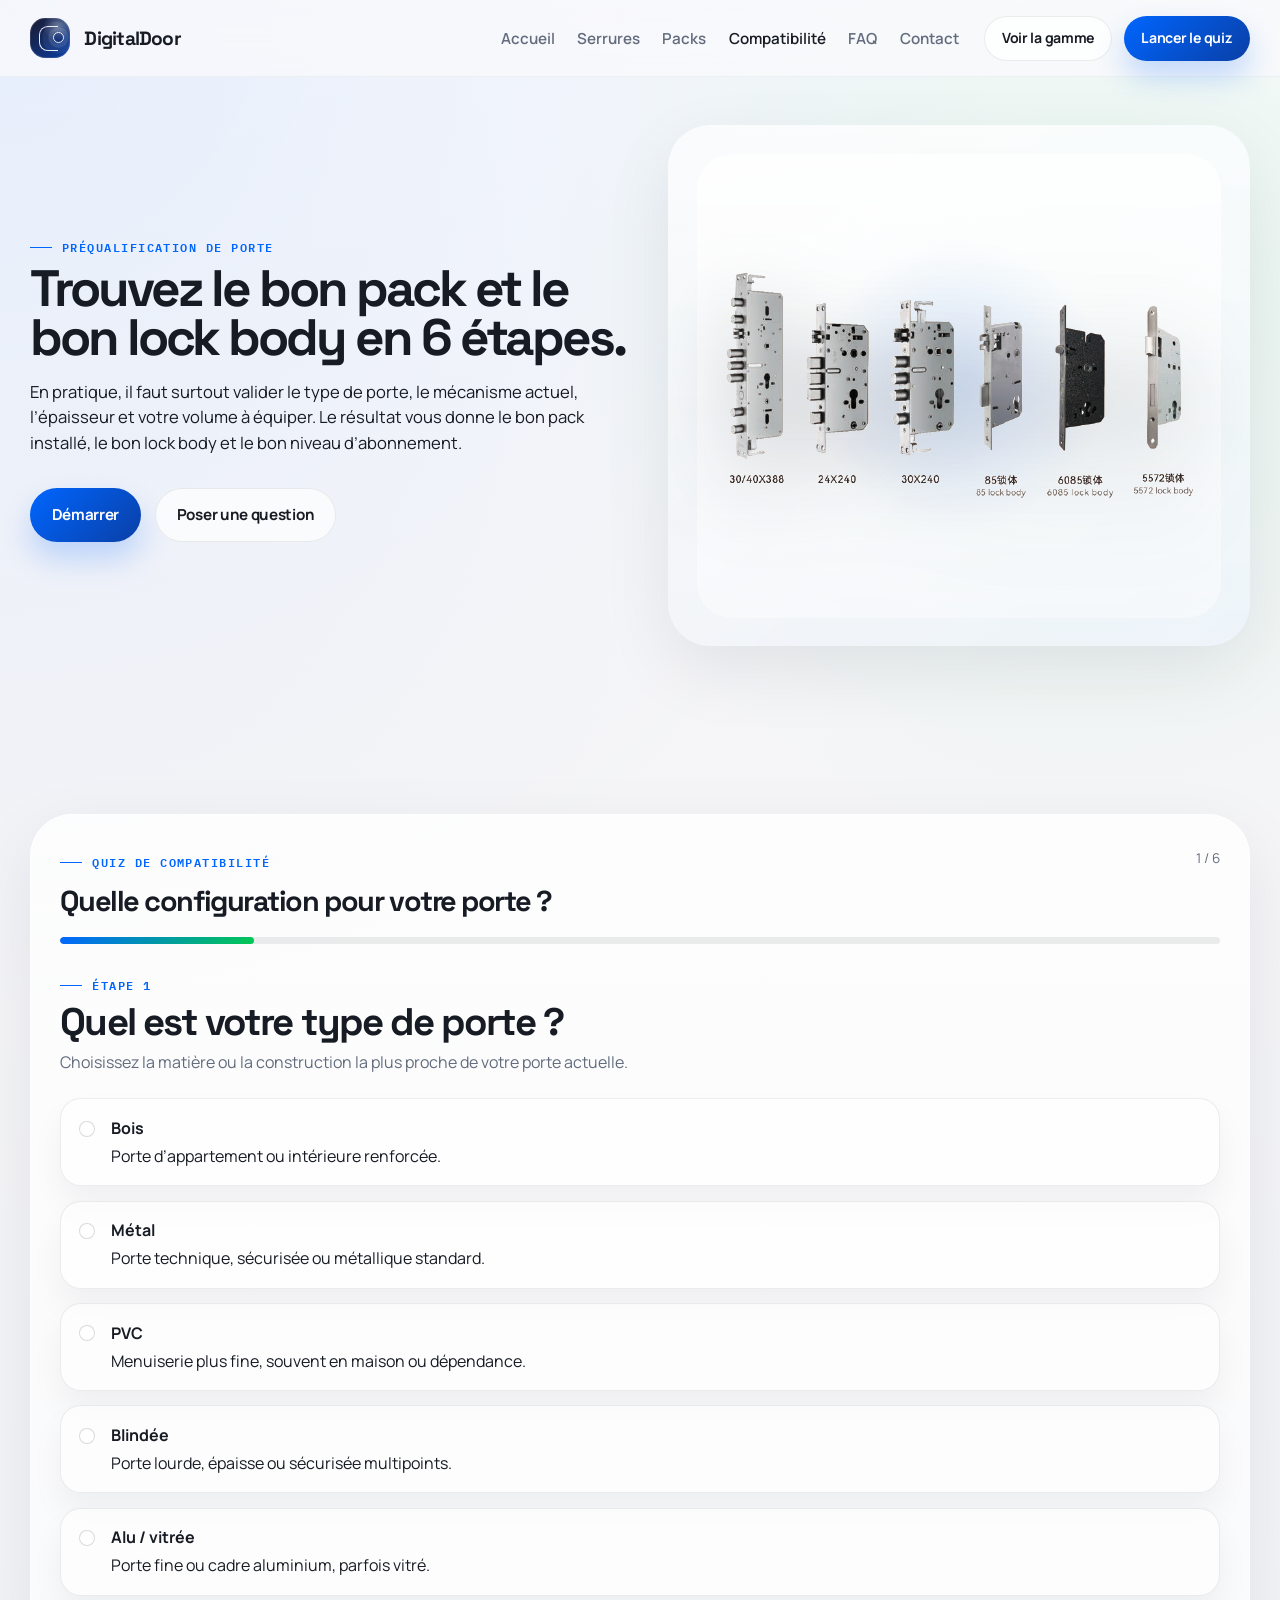
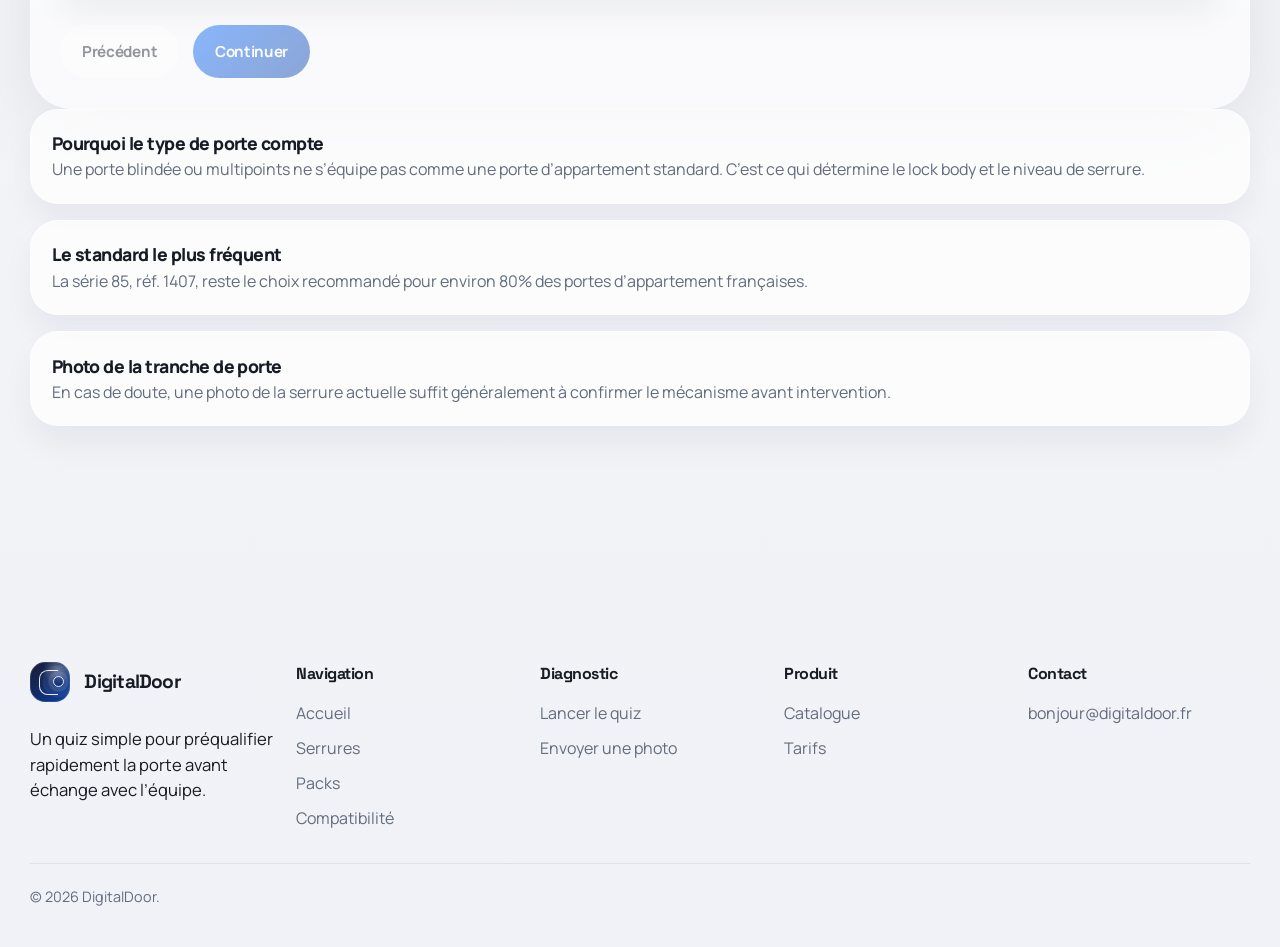
==== commit 93d2d639: "Simplify offer and add automation subscriptions" ====
--- a/compatibilite.html
+++ b/compatibilite.html
@@ -53,7 +53,8 @@
               <h1>Trouvez le bon pack et le bon lock body en 6 étapes.</h1>
               <p class="lede">
                 En pratique, il faut surtout valider le type de porte, le mécanisme actuel,
-                l’épaisseur et votre volume à équiper. Le résultat vous donne une recommandation cohérente.
+                l’épaisseur et votre volume à équiper. Le résultat vous donne le bon pack
+                installé, le bon lock body et le bon niveau d’abonnement.
               </p>
               <div class="cluster">
                 <a class="button button--primary" href="#quiz">Démarrer</a>
@@ -349,7 +350,7 @@
                   </div>
                   <div class="mini-panel">
                     <strong>Ce qui est inclus</strong>
-                    <span data-result-tech>Installation technicien + automatisation.</span>
+                    <span data-result-tech>Matériel + installation DigitalDoor.</span>
                   </div>
                 </div>
 
